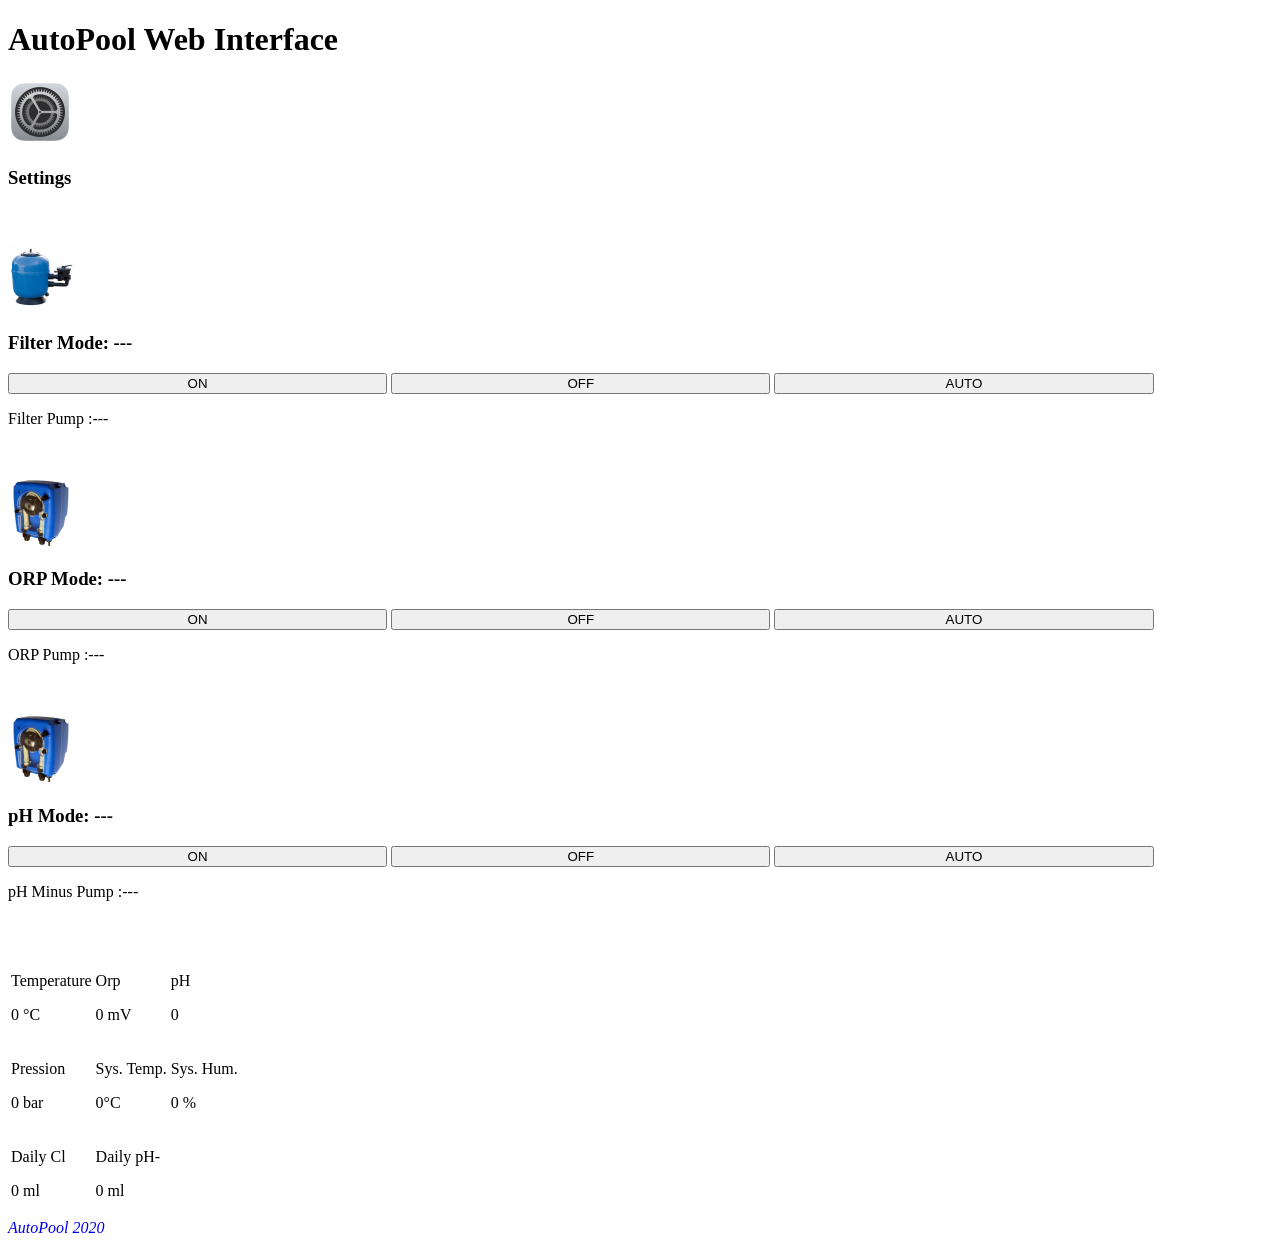
==== data/index.html @ 8bdd697b "Wip new server pages" ====
<!DOCTYPE html>
<html lang="fr">

<head>
    <title>AutoPool</title>
    <meta name="viewport" content="width=device-width, initial-scale=1" charset="UTF-8" />
    <link rel="stylesheet" type="text/css" href="w3.css">
    <link rel="stylesheet" type="text/css" href="leds.css">
    <script type="text/javascript" src="script.js"></script>
</head>

<body class="w3-animate-opacity">

    <div class="w3-card w3-blue w3-padding-small w3-center">
        <h1>AutoPool Web Interface</h1>
    </div>

    <div class="w3-margin w3-center w3-card w3-padding-24">
        <a href="settings.html"><img src="settings.png" alt="Settings"/></a>
        <h3 class="w3-padding">Settings</h3>
        <br><br>
    </div>


    <div class="w3-margin w3-center w3-card w3-padding-24">
        <img src="water_pump.png">
        <h3 class="w3-padding">Filter Mode: <span id="stateFilter">---</span> </h3>
        <button onclick="onFilterButton()" class="w3-button w3-green w3-xlarge w3-ripple w3-wide"
            style="width:30%;">ON</button>
        <button onclick="offFilterButton()" class="w3-button w3-red w3-xlarge w3-ripple w3-wide"
            style="width:30%;">OFF</button>
        <button onclick="autoFilterButton()" class="w3-button w3-blue w3-xlarge w3-ripple w3-wide"
            style="width:30%;">AUTO</button>
        <p> Filter Pump :<span id="PumpFilter" class="w3-red">---</span></p>
        <br><br>
    </div>

    <div class="w3-margin w3-center w3-card w3-padding-24">
        <img src="peri_pump.png">
        <h3 class="w3-padding">ORP Mode: <span id="stateOrp">---</span></h3>
        <button onclick="onOrpButton()" class="w3-button w3-green w3-xlarge w3-ripple w3-wide"
            style="width:30%;">ON</button>
        <button onclick="offOrpButton()" class="w3-button w3-red w3-xlarge w3-ripple w3-wide"
            style="width:30%;">OFF</button>
        <button onclick="autoOrpButton()" class="w3-button w3-blue w3-xlarge w3-ripple w3-wide"
            style="width:30%;">AUTO</button>
        <p> ORP Pump :<span id="PumpOrp" class="w3-red">---</span></p>
        <br><br>
    </div>

    <div class="w3-margin w3-center w3-card w3-padding-24">
        <img src="peri_pump.png">
        <h3 class="w3-padding">pH Mode: <span id="statePh">---</span></h3>
        <button onclick="onPhButton()" class="w3-button w3-green w3-xlarge w3-ripple w3-wide"
            style="width:30%;">ON</button>
        <button onclick="offPhButton()" class="w3-button w3-red w3-xlarge w3-ripple w3-wide"
            style="width:30%;">OFF</button>
        <button onclick="autoPhButton()" class="w3-button w3-blue w3-xlarge w3-ripple w3-wide"
            style="width:30%;">AUTO</button>
        <p> pH Minus Pump :<span id="PumpPh" class="w3-red">---</span></p>
        <br><br>
    </div>

    <!--
    <div class="w3-margin w3-center w3-card w3-padding-24">
        <h3 class="w3-padding">Temperature</h3>
        <p class="w3-xxlarge"><span id="valeurTemperature">0</span>°C</p>
        <h3 class="w3-padding">Orp</h3>
        <p class="w3-xxlarge"><span id="valeurOrp">0</span>mV</p>
        <h3 class="w3-padding">pH</h3>
        <p class="w3-xxlarge"><span id="valeurPh">0</span></p>
        <h3 class="w3-padding">Pression</h3>
        <p class="w3-xxlarge"><span id="valeurPression">0</span>Bar</p>
        <h3 class="w3-padding">Sys. Temp.</h3>
        <p class="w3-xxlarge"><span id="valeurSysTemperature">0</span>°C</p>
        <h3 class="w3-padding">Sys. Hum.</h3>
        <p class="w3-xxlarge"><span id="valeurSysHumidity">0</span>%</p>
        <h3 class="w3-padding">Daily CL</h3>
        <p class="w3-xxlarge"><span id="valeurDailyCl">0</span>ml</p>
        <h3 class="w3-padding">Daily pH-</h3>
        <p class="w3-xxlarge"><span id="valeurDailyPhm">0</span>ml</p>
    </div>
-->

    <table class="w3-card w3-margin w3-center">
        <tr>
            <td>
                <p class="w3-xxlarge w3-center w3-green">Temperature</p>
                <p class="w3-xxlarge w3-center"><span id="valeurTemperature">0</span> °C</p>
            </td>
            <td>
                <p class="w3-xxlarge w3-center w3-green">Orp</p>
                <p class="w3-xxlarge w3-center"><span id="valeurOrp">0</span> mV</p>
            </td>
            <td>
                <p class="w3-xxlarge w3-center w3-green">pH</p>
                <p class="w3-xxlarge w3-center"><span id="valeurPh">0</span></p>
            </td>

        </tr>
        <tr>
            <td>
                <p class="w3-xxlarge w3-center w3-green">Pression</p>
                <p class="w3-xxlarge w3-center"><span id="valeurPression">0</span> bar</p>
            </td>
            <td>
                <p class="w3-xxlarge w3-center w3-green">Sys. Temp.</p>
                <p class="w3-xxlarge w3-center"><span id="valeurSysTemperature">0</span>°C</p>
            </td>
            <td>
                <p class="w3-xxlarge w3-center w3-green">Sys. Hum.</p>
                <p class="w3-xxlarge w3-center"><span id="valeurSysHumidity">0</span> %</p>
            </td>
        </tr>
        <tr>
            <td>
                <p class="w3-xxlarge w3-center w3-green">Daily Cl</p>
                <p class="w3-xxlarge w3-center"><span id="valeurDailyCl">0</span> ml</p>
            </td>
            <td>
                <p class="w3-xxlarge w3-center w3-green">Daily pH-</p>
                <p class="w3-xxlarge w3-center"><span id="valeurDailyPhm">0</span> ml</p>
            </td>
            <td></td>
        </tr>
    </table>
    <div class="w3-padding w3-center">
        <i><a href=https://github.com/rletendu/auto_pool" style="text-decoration: none;">AutoPool 2020</a></i>
    </div>

</body>

</html>
---- data/leds.css ----
.container {
	background-size: cover;
  background: rgb(226,226,226); /* Old browsers */
  background: -moz-linear-gradient(top,  rgba(226,226,226,1) 0%, rgba(219,219,219,1) 50%, rgba(209,209,209,1) 51%, rgba(254,254,254,1) 100%); /* FF3.6+ */
  background: -webkit-gradient(linear, left top, left bottom, color-stop(0%,rgba(226,226,226,1)), color-stop(50%,rgba(219,219,219,1)), color-stop(51%,rgba(209,209,209,1)), color-stop(100%,rgba(254,254,254,1))); /* Chrome,Safari4+ */
  background: -webkit-linear-gradient(top,  rgba(226,226,226,1) 0%,rgba(219,219,219,1) 50%,rgba(209,209,209,1) 51%,rgba(254,254,254,1) 100%); /* Chrome10+,Safari5.1+ */
  background: -o-linear-gradient(top,  rgba(226,226,226,1) 0%,rgba(219,219,219,1) 50%,rgba(209,209,209,1) 51%,rgba(254,254,254,1) 100%); /* Opera 11.10+ */
  background: -ms-linear-gradient(top,  rgba(226,226,226,1) 0%,rgba(219,219,219,1) 50%,rgba(209,209,209,1) 51%,rgba(254,254,254,1) 100%); /* IE10+ */
  background: linear-gradient(to bottom,  rgba(226,226,226,1) 0%,rgba(219,219,219,1) 50%,rgba(209,209,209,1) 51%,rgba(254,254,254,1) 100%); /* W3C */
  filter: progid:DXImageTransform.Microsoft.gradient( startColorstr='#e2e2e2', endColorstr='#fefefe',GradientType=0 ); /* IE6-9 */
  padding: 20px;
}

.led-box {
  height: 30px;
  width: 25%;
  margin: 10px 0;
  float: left;
}

.led-box p {
  font-size: 12px;
  text-align: center;
  margin: 1em;
}

.led-red {
  margin: 0 auto;
  width: 24px;
  height: 24px;
  background-color: #F00;
  border-radius: 50%;
  box-shadow: rgba(0, 0, 0, 0.2) 0 -1px 7px 1px, inset #441313 0 -1px 9px, rgba(255, 0, 0, 0.5) 0 2px 12px;
  -webkit-animation: blinkRed 0.5s infinite;
  -moz-animation: blinkRed 0.5s infinite;
  -ms-animation: blinkRed 0.5s infinite;
  -o-animation: blinkRed 0.5s infinite;
  animation: blinkRed 0.5s infinite;
}

@-webkit-keyframes blinkRed {
    from { background-color: #F00; }
    50% { background-color: #A00; box-shadow: rgba(0, 0, 0, 0.2) 0 -1px 7px 1px, inset #441313 0 -1px 9px, rgba(255, 0, 0, 0.5) 0 2px 0;}
    to { background-color: #F00; }
}
@-moz-keyframes blinkRed {
    from { background-color: #F00; }
    50% { background-color: #A00; box-shadow: rgba(0, 0, 0, 0.2) 0 -1px 7px 1px, inset #441313 0 -1px 9px, rgba(255, 0, 0, 0.5) 0 2px 0;}
    to { background-color: #F00; }
}
@-ms-keyframes blinkRed {
    from { background-color: #F00; }
    50% { background-color: #A00; box-shadow: rgba(0, 0, 0, 0.2) 0 -1px 7px 1px, inset #441313 0 -1px 9px, rgba(255, 0, 0, 0.5) 0 2px 0;}
    to { background-color: #F00; }
}
@-o-keyframes blinkRed {
    from { background-color: #F00; }
    50% { background-color: #A00; box-shadow: rgba(0, 0, 0, 0.2) 0 -1px 7px 1px, inset #441313 0 -1px 9px, rgba(255, 0, 0, 0.5) 0 2px 0;}
    to { background-color: #F00; }
}
@keyframes blinkRed {
    from { background-color: #F00; }
    50% { background-color: #A00; box-shadow: rgba(0, 0, 0, 0.2) 0 -1px 7px 1px, inset #441313 0 -1px 9px, rgba(255, 0, 0, 0.5) 0 2px 0;}
    to { background-color: #F00; }
}

.led-yellow {
  margin: 0 auto;
  width: 24px;
  height: 24px;
  background-color: #FF0;
  border-radius: 50%;
  box-shadow: rgba(0, 0, 0, 0.2) 0 -1px 7px 1px, inset #808002 0 -1px 9px, #FF0 0 2px 12px;
  -webkit-animation: blinkYellow 1s infinite;
  -moz-animation: blinkYellow 1s infinite;
  -ms-animation: blinkYellow 1s infinite;
  -o-animation: blinkYellow 1s infinite;
  animation: blinkYellow 1s infinite;
}

@-webkit-keyframes blinkYellow {
    from { background-color: #FF0; }
    50% { background-color: #AA0; box-shadow: rgba(0, 0, 0, 0.2) 0 -1px 7px 1px, inset #808002 0 -1px 9px, #FF0 0 2px 0; }
    to { background-color: #FF0; }
}
@-moz-keyframes blinkYellow {
    from { background-color: #FF0; }
    50% { background-color: #AA0; box-shadow: rgba(0, 0, 0, 0.2) 0 -1px 7px 1px, inset #808002 0 -1px 9px, #FF0 0 2px 0; }
    to { background-color: #FF0; }
}
@-ms-keyframes blinkYellow {
    from { background-color: #FF0; }
    50% { background-color: #AA0; box-shadow: rgba(0, 0, 0, 0.2) 0 -1px 7px 1px, inset #808002 0 -1px 9px, #FF0 0 2px 0; }
    to { background-color: #FF0; }
}
@-o-keyframes blinkYellow {
    from { background-color: #FF0; }
    50% { background-color: #AA0; box-shadow: rgba(0, 0, 0, 0.2) 0 -1px 7px 1px, inset #808002 0 -1px 9px, #FF0 0 2px 0; }
    to { background-color: #FF0; }
}
@keyframes blinkYellow {
    from { background-color: #FF0; }
    50% { background-color: #AA0; box-shadow: rgba(0, 0, 0, 0.2) 0 -1px 7px 1px, inset #808002 0 -1px 9px, #FF0 0 2px 0; }
    to { background-color: #FF0; }
}

.led-green {
  margin: 0 auto;
  width: 24px;
  height: 24px;
  background-color: #ABFF00;
  border-radius: 50%;
  box-shadow: rgba(0, 0, 0, 0.2) 0 -1px 7px 1px, inset #304701 0 -1px 9px, #89FF00 0 2px 12px;
}

.led-blue {
  margin: 0 auto;
  width: 24px;
  height: 24px;
  background-color: #24E0FF;
  border-radius: 50%;
  box-shadow: rgba(0, 0, 0, 0.2) 0 -1px 7px 1px, inset #006 0 -1px 9px, #3F8CFF 0 2px 14px;
}
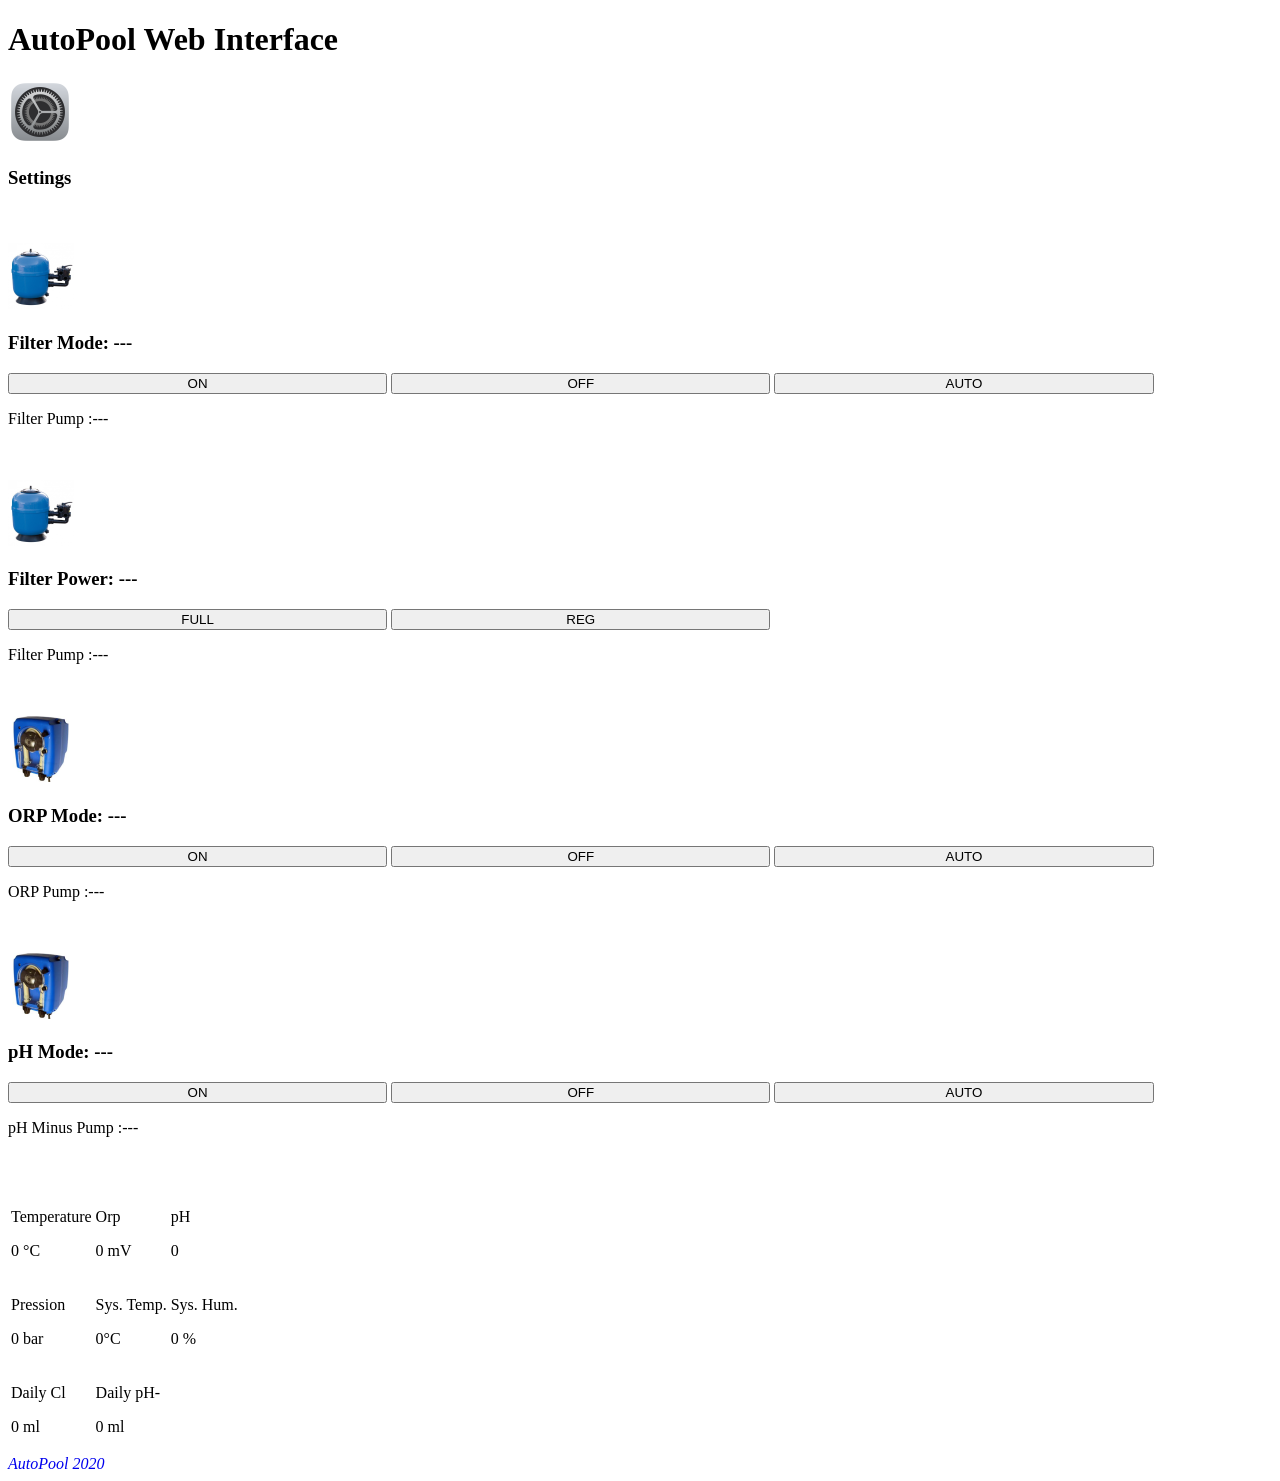
==== commit 78596c09: "Wip pwr filer" ====
--- a/data/index.html
+++ b/data/index.html
@@ -31,6 +31,17 @@
             style="width:30%;">OFF</button>
         <button onclick="autoFilterButton()" class="w3-button w3-blue w3-xlarge w3-ripple w3-wide"
             style="width:30%;">AUTO</button>
+        <p> Filter Pump :<span id="PumpFilter" class="w3-red">---</span></p>
+        <br><br>
+    </div>
+
+    <div class="w3-margin w3-center w3-card w3-padding-24">
+        <img src="water_pump.png">
+        <h3 class="w3-padding">Filter Power: <span id="powerFilter">---</span> </h3>
+        <button onclick="FilterPwrFullButton()" class="w3-button w3-green w3-xlarge w3-ripple w3-wide"
+            style="width:30%;">FULL</button>
+        <button onclick="FilterPwrFullButton()" class="w3-button w3-red w3-xlarge w3-ripple w3-wide"
+            style="width:30%;">REG</button>
         <p> Filter Pump :<span id="PumpFilter" class="w3-red">---</span></p>
         <br><br>
     </div>
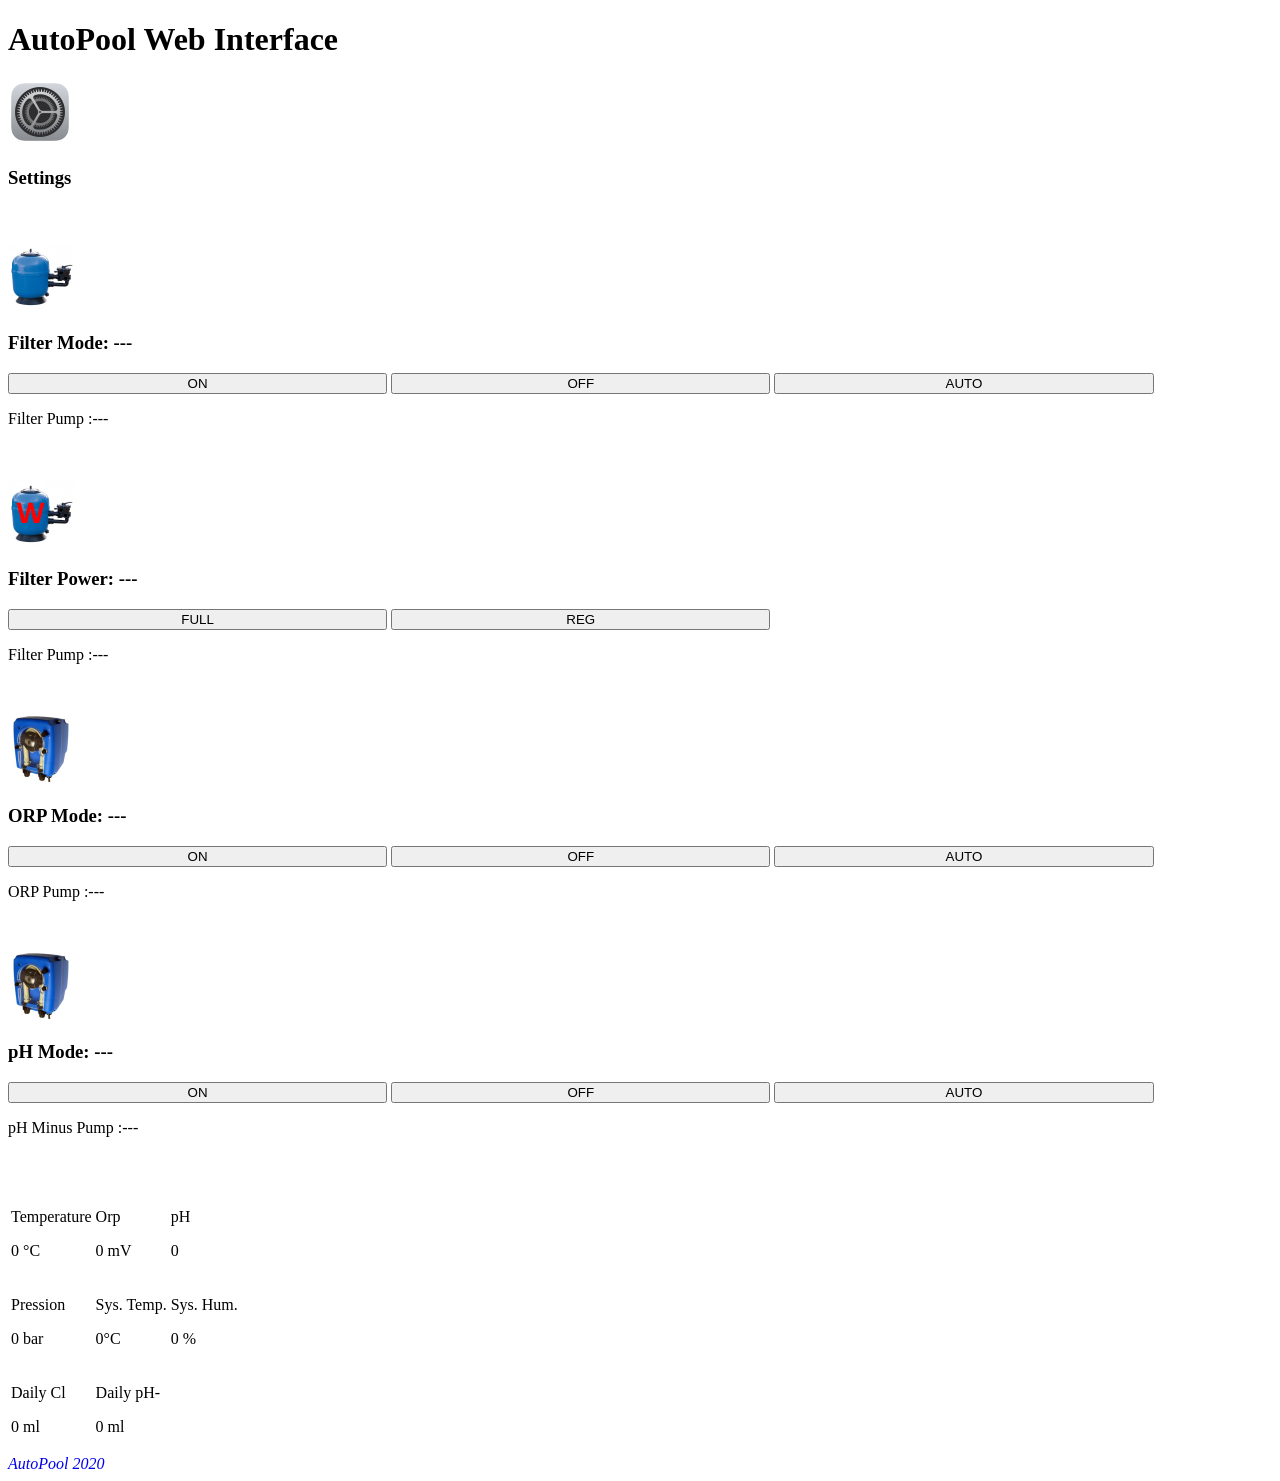
==== commit f6941930: "more filter power preparation" ====
--- a/data/index.html
+++ b/data/index.html
@@ -36,7 +36,7 @@
     </div>
 
     <div class="w3-margin w3-center w3-card w3-padding-24">
-        <img src="water_pump.png">
+        <img src="water_pump_pwr.png">
         <h3 class="w3-padding">Filter Power: <span id="powerFilter">---</span> </h3>
         <button onclick="FilterPwrFullButton()" class="w3-button w3-green w3-xlarge w3-ripple w3-wide"
             style="width:30%;">FULL</button>
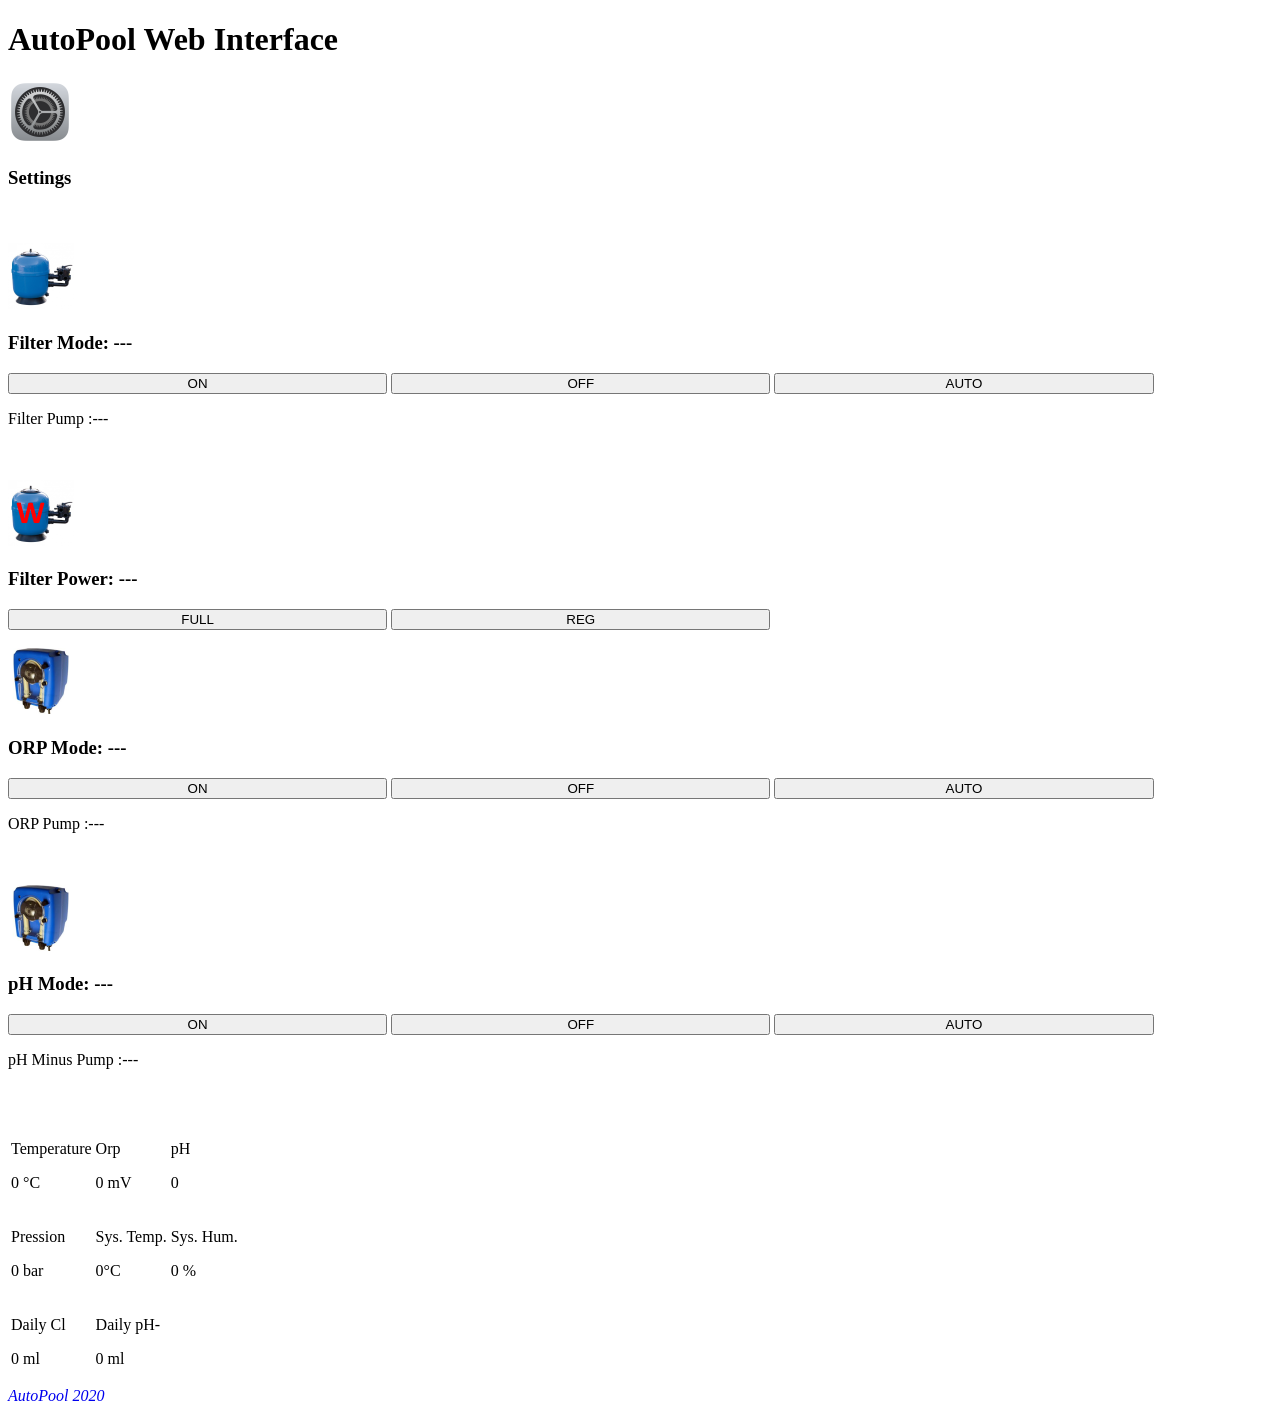
==== commit bffca3c3: "wip" ====
--- a/data/index.html
+++ b/data/index.html
@@ -40,9 +40,8 @@
         <h3 class="w3-padding">Filter Power: <span id="powerFilter">---</span> </h3>
         <button onclick="FilterPwrFullButton()" class="w3-button w3-green w3-xlarge w3-ripple w3-wide"
             style="width:30%;">FULL</button>
-        <button onclick="FilterPwrFullButton()" class="w3-button w3-red w3-xlarge w3-ripple w3-wide"
+        <button onclick="FilterPwrRegButton()" class="w3-button w3-red w3-xlarge w3-ripple w3-wide"
             style="width:30%;">REG</button>
-        <p> Filter Pump :<span id="PumpFilter" class="w3-red">---</span></p>
         <br><br>
     </div>
 
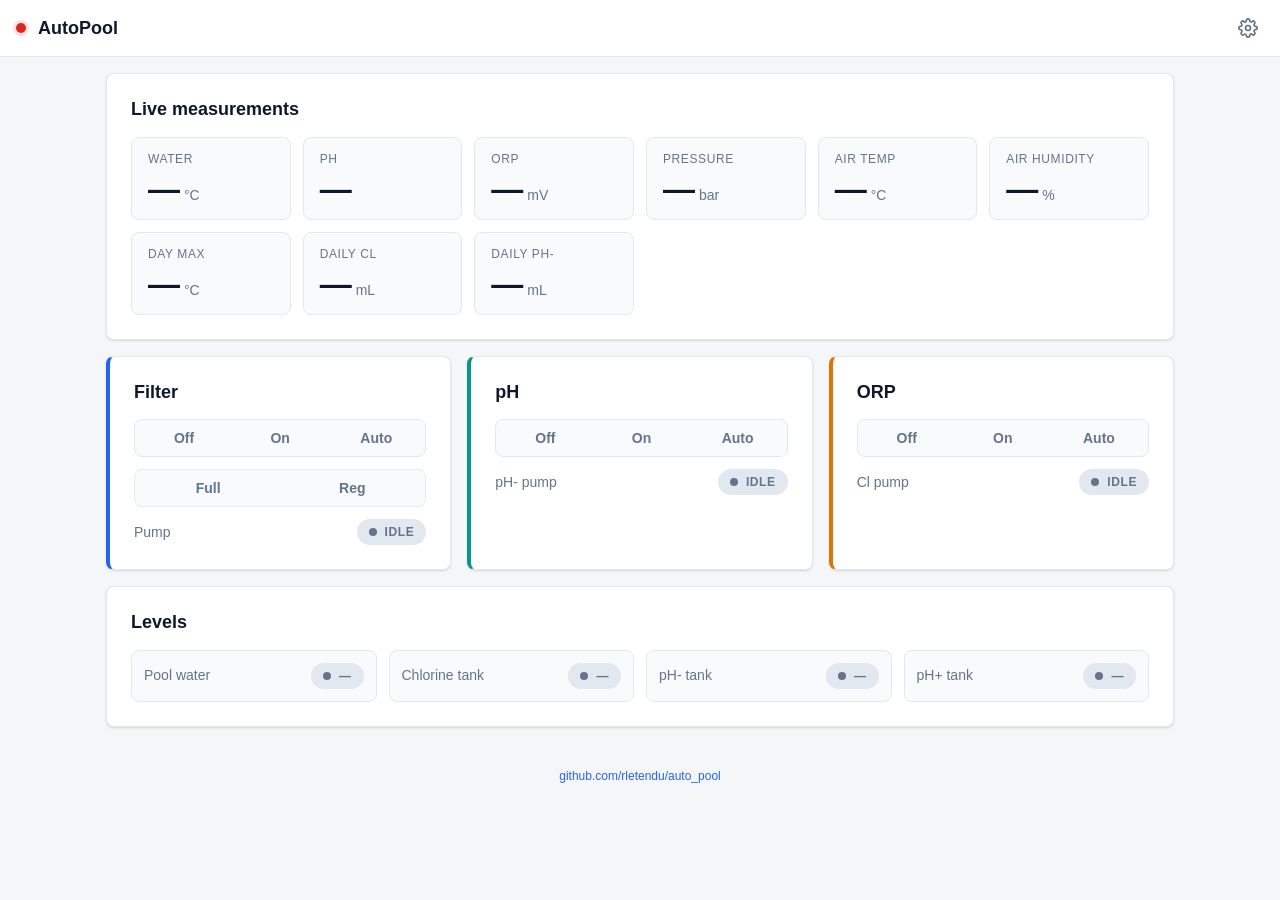
==== commit cbf59343: "Redesign web UI and document firmware vs filesystem flashes Drops W3.CSS for a hand-crafted design s" ====
--- a/data/index.html
+++ b/data/index.html
@@ -1,143 +1,143 @@
 <!DOCTYPE html>
-<html lang="fr">
+<html lang="en">
+<head>
+  <meta charset="UTF-8">
+  <meta name="viewport" content="width=device-width, initial-scale=1">
+  <title>AutoPool</title>
+  <link rel="stylesheet" href="style.css">
+  <script src="app.js" defer></script>
+</head>
+<body>
 
-<head>
-    <title>AutoPool</title>
-    <meta name="viewport" content="width=device-width, initial-scale=1" charset="UTF-8" />
-    <link rel="stylesheet" type="text/css" href="w3.css">
-    <link rel="stylesheet" type="text/css" href="leds.css">
-    <script type="text/javascript" src="script.js"></script>
-</head>
+<header class="app-header">
+  <span class="status-dot" data-status="idle" title="Connection status"></span>
+  <h1>AutoPool</h1>
+  <a class="header-icon" href="settings.html" title="Settings" aria-label="Settings">
+    <svg width="20" height="20" viewBox="0 0 24 24" fill="none" stroke="currentColor" stroke-width="2" stroke-linecap="round" stroke-linejoin="round">
+      <circle cx="12" cy="12" r="3"></circle>
+      <path d="M19.4 15a1.65 1.65 0 0 0 .33 1.82l.06.06a2 2 0 0 1-2.83 2.83l-.06-.06a1.65 1.65 0 0 0-1.82-.33 1.65 1.65 0 0 0-1 1.51V21a2 2 0 0 1-4 0v-.09A1.65 1.65 0 0 0 9 19.4a1.65 1.65 0 0 0-1.82.33l-.06.06a2 2 0 0 1-2.83-2.83l.06-.06a1.65 1.65 0 0 0 .33-1.82 1.65 1.65 0 0 0-1.51-1H3a2 2 0 0 1 0-4h.09A1.65 1.65 0 0 0 4.6 9a1.65 1.65 0 0 0-.33-1.82l-.06-.06a2 2 0 0 1 2.83-2.83l.06.06a1.65 1.65 0 0 0 1.82.33H9a1.65 1.65 0 0 0 1-1.51V3a2 2 0 0 1 4 0v.09a1.65 1.65 0 0 0 1 1.51 1.65 1.65 0 0 0 1.82-.33l.06-.06a2 2 0 0 1 2.83 2.83l-.06.06a1.65 1.65 0 0 0-.33 1.82V9a1.65 1.65 0 0 0 1.51 1H21a2 2 0 0 1 0 4h-.09a1.65 1.65 0 0 0-1.51 1z"></path>
+    </svg>
+  </a>
+</header>
 
-<body class="w3-animate-opacity">
+<main>
 
-    <div class="w3-card w3-blue w3-padding-small w3-center">
-        <h1>AutoPool Web Interface</h1>
+  <section class="card">
+    <div class="card-header"><h2>Live measurements</h2></div>
+    <div class="metric-grid">
+      <div class="metric">
+        <div class="metric__label">Water</div>
+        <div><span class="metric__value" id="m-water">—</span><span class="metric__unit">°C</span></div>
+      </div>
+      <div class="metric">
+        <div class="metric__label">pH</div>
+        <div><span class="metric__value" id="m-ph">—</span></div>
+      </div>
+      <div class="metric">
+        <div class="metric__label">ORP</div>
+        <div><span class="metric__value" id="m-orp">—</span><span class="metric__unit">mV</span></div>
+      </div>
+      <div class="metric">
+        <div class="metric__label">Pressure</div>
+        <div><span class="metric__value" id="m-pressure">—</span><span class="metric__unit">bar</span></div>
+      </div>
+      <div class="metric">
+        <div class="metric__label">Air temp</div>
+        <div><span class="metric__value" id="m-air-temp">—</span><span class="metric__unit">°C</span></div>
+      </div>
+      <div class="metric">
+        <div class="metric__label">Air humidity</div>
+        <div><span class="metric__value" id="m-air-hum">—</span><span class="metric__unit">%</span></div>
+      </div>
+      <div class="metric">
+        <div class="metric__label">Day max</div>
+        <div><span class="metric__value" id="m-day-max">—</span><span class="metric__unit">°C</span></div>
+      </div>
+      <div class="metric">
+        <div class="metric__label">Daily Cl</div>
+        <div><span class="metric__value" id="m-daily-cl">—</span><span class="metric__unit">mL</span></div>
+      </div>
+      <div class="metric">
+        <div class="metric__label">Daily pH-</div>
+        <div><span class="metric__value" id="m-daily-phm">—</span><span class="metric__unit">mL</span></div>
+      </div>
     </div>
+  </section>
 
-    <div class="w3-margin w3-center w3-card w3-padding-24">
-        <a href="settings.html"><img src="settings.png" alt="Settings"/></a>
-        <h3 class="w3-padding">Settings</h3>
-        <br><br>
+  <section class="regulator-grid">
+
+    <article class="card card--accent card--accent-filter">
+      <div class="card-header"><h2>Filter</h2></div>
+      <div class="mode-toggle" id="filter-mode-toggle" role="group" aria-label="Filter mode">
+        <button type="button" data-mode="OFF"  aria-pressed="false">Off</button>
+        <button type="button" data-mode="ON"   aria-pressed="false">On</button>
+        <button type="button" data-mode="AUTO" aria-pressed="false">Auto</button>
+      </div>
+      <div class="mode-toggle mt-3" id="filter-power-toggle" role="group" aria-label="Filter power">
+        <button type="button" data-mode="FULL" aria-pressed="false">Full</button>
+        <button type="button" data-mode="REG"  aria-pressed="false">Reg</button>
+      </div>
+      <div class="regulator__row">
+        <span>Pump</span>
+        <span class="pump-pill" id="filter-pump" data-state="off">Idle</span>
+      </div>
+    </article>
+
+    <article class="card card--accent card--accent-ph">
+      <div class="card-header"><h2>pH</h2></div>
+      <div class="mode-toggle" id="ph-mode-toggle" role="group" aria-label="pH mode">
+        <button type="button" data-mode="OFF"  aria-pressed="false">Off</button>
+        <button type="button" data-mode="ON"   aria-pressed="false">On</button>
+        <button type="button" data-mode="AUTO" aria-pressed="false">Auto</button>
+      </div>
+      <div class="regulator__row">
+        <span>pH- pump</span>
+        <span class="pump-pill" id="ph-pump" data-state="off">Idle</span>
+      </div>
+    </article>
+
+    <article class="card card--accent card--accent-orp">
+      <div class="card-header"><h2>ORP</h2></div>
+      <div class="mode-toggle" id="orp-mode-toggle" role="group" aria-label="ORP mode">
+        <button type="button" data-mode="OFF"  aria-pressed="false">Off</button>
+        <button type="button" data-mode="ON"   aria-pressed="false">On</button>
+        <button type="button" data-mode="AUTO" aria-pressed="false">Auto</button>
+      </div>
+      <div class="regulator__row">
+        <span>Cl pump</span>
+        <span class="pump-pill" id="orp-pump" data-state="off">Idle</span>
+      </div>
+    </article>
+
+  </section>
+
+  <section class="card">
+    <div class="card-header"><h2>Levels</h2></div>
+    <div class="levels">
+      <div class="level" id="lvl-water">
+        <span class="level__label">Pool water</span>
+        <span class="pump-pill" data-state="off">—</span>
+      </div>
+      <div class="level" id="lvl-cl">
+        <span class="level__label">Chlorine tank</span>
+        <span class="pump-pill" data-state="off">—</span>
+      </div>
+      <div class="level" id="lvl-ph-m">
+        <span class="level__label">pH- tank</span>
+        <span class="pump-pill" data-state="off">—</span>
+      </div>
+      <div class="level" id="lvl-ph-p">
+        <span class="level__label">pH+ tank</span>
+        <span class="pump-pill" data-state="off">—</span>
+      </div>
     </div>
+  </section>
 
+</main>
 
-    <div class="w3-margin w3-center w3-card w3-padding-24">
-        <img src="water_pump.png">
-        <h3 class="w3-padding">Filter Mode: <span id="stateFilter">---</span> </h3>
-        <button onclick="onFilterButton()" class="w3-button w3-green w3-xlarge w3-ripple w3-wide"
-            style="width:30%;">ON</button>
-        <button onclick="offFilterButton()" class="w3-button w3-red w3-xlarge w3-ripple w3-wide"
-            style="width:30%;">OFF</button>
-        <button onclick="autoFilterButton()" class="w3-button w3-blue w3-xlarge w3-ripple w3-wide"
-            style="width:30%;">AUTO</button>
-        <p> Filter Pump :<span id="PumpFilter" class="w3-red">---</span></p>
-        <br><br>
-    </div>
-
-    <div class="w3-margin w3-center w3-card w3-padding-24">
-        <img src="water_pump_pwr.png">
-        <h3 class="w3-padding">Filter Power: <span id="powerFilter">---</span> </h3>
-        <button onclick="FilterPwrFullButton()" class="w3-button w3-green w3-xlarge w3-ripple w3-wide"
-            style="width:30%;">FULL</button>
-        <button onclick="FilterPwrRegButton()" class="w3-button w3-red w3-xlarge w3-ripple w3-wide"
-            style="width:30%;">REG</button>
-        <br><br>
-    </div>
-
-    <div class="w3-margin w3-center w3-card w3-padding-24">
-        <img src="peri_pump.png">
-        <h3 class="w3-padding">ORP Mode: <span id="stateOrp">---</span></h3>
-        <button onclick="onOrpButton()" class="w3-button w3-green w3-xlarge w3-ripple w3-wide"
-            style="width:30%;">ON</button>
-        <button onclick="offOrpButton()" class="w3-button w3-red w3-xlarge w3-ripple w3-wide"
-            style="width:30%;">OFF</button>
-        <button onclick="autoOrpButton()" class="w3-button w3-blue w3-xlarge w3-ripple w3-wide"
-            style="width:30%;">AUTO</button>
-        <p> ORP Pump :<span id="PumpOrp" class="w3-red">---</span></p>
-        <br><br>
-    </div>
-
-    <div class="w3-margin w3-center w3-card w3-padding-24">
-        <img src="peri_pump.png">
-        <h3 class="w3-padding">pH Mode: <span id="statePh">---</span></h3>
-        <button onclick="onPhButton()" class="w3-button w3-green w3-xlarge w3-ripple w3-wide"
-            style="width:30%;">ON</button>
-        <button onclick="offPhButton()" class="w3-button w3-red w3-xlarge w3-ripple w3-wide"
-            style="width:30%;">OFF</button>
-        <button onclick="autoPhButton()" class="w3-button w3-blue w3-xlarge w3-ripple w3-wide"
-            style="width:30%;">AUTO</button>
-        <p> pH Minus Pump :<span id="PumpPh" class="w3-red">---</span></p>
-        <br><br>
-    </div>
-
-    <!--
-    <div class="w3-margin w3-center w3-card w3-padding-24">
-        <h3 class="w3-padding">Temperature</h3>
-        <p class="w3-xxlarge"><span id="valeurTemperature">0</span>°C</p>
-        <h3 class="w3-padding">Orp</h3>
-        <p class="w3-xxlarge"><span id="valeurOrp">0</span>mV</p>
-        <h3 class="w3-padding">pH</h3>
-        <p class="w3-xxlarge"><span id="valeurPh">0</span></p>
-        <h3 class="w3-padding">Pression</h3>
-        <p class="w3-xxlarge"><span id="valeurPression">0</span>Bar</p>
-        <h3 class="w3-padding">Sys. Temp.</h3>
-        <p class="w3-xxlarge"><span id="valeurSysTemperature">0</span>°C</p>
-        <h3 class="w3-padding">Sys. Hum.</h3>
-        <p class="w3-xxlarge"><span id="valeurSysHumidity">0</span>%</p>
-        <h3 class="w3-padding">Daily CL</h3>
-        <p class="w3-xxlarge"><span id="valeurDailyCl">0</span>ml</p>
-        <h3 class="w3-padding">Daily pH-</h3>
-        <p class="w3-xxlarge"><span id="valeurDailyPhm">0</span>ml</p>
-    </div>
--->
-
-    <table class="w3-card w3-margin w3-center">
-        <tr>
-            <td>
-                <p class="w3-xxlarge w3-center w3-green">Temperature</p>
-                <p class="w3-xxlarge w3-center"><span id="valeurTemperature">0</span> °C</p>
-            </td>
-            <td>
-                <p class="w3-xxlarge w3-center w3-green">Orp</p>
-                <p class="w3-xxlarge w3-center"><span id="valeurOrp">0</span> mV</p>
-            </td>
-            <td>
-                <p class="w3-xxlarge w3-center w3-green">pH</p>
-                <p class="w3-xxlarge w3-center"><span id="valeurPh">0</span></p>
-            </td>
-
-        </tr>
-        <tr>
-            <td>
-                <p class="w3-xxlarge w3-center w3-green">Pression</p>
-                <p class="w3-xxlarge w3-center"><span id="valeurPression">0</span> bar</p>
-            </td>
-            <td>
-                <p class="w3-xxlarge w3-center w3-green">Sys. Temp.</p>
-                <p class="w3-xxlarge w3-center"><span id="valeurSysTemperature">0</span>°C</p>
-            </td>
-            <td>
-                <p class="w3-xxlarge w3-center w3-green">Sys. Hum.</p>
-                <p class="w3-xxlarge w3-center"><span id="valeurSysHumidity">0</span> %</p>
-            </td>
-        </tr>
-        <tr>
-            <td>
-                <p class="w3-xxlarge w3-center w3-green">Daily Cl</p>
-                <p class="w3-xxlarge w3-center"><span id="valeurDailyCl">0</span> ml</p>
-            </td>
-            <td>
-                <p class="w3-xxlarge w3-center w3-green">Daily pH-</p>
-                <p class="w3-xxlarge w3-center"><span id="valeurDailyPhm">0</span> ml</p>
-            </td>
-            <td></td>
-        </tr>
-    </table>
-    <div class="w3-padding w3-center">
-        <i><a href=https://github.com/rletendu/auto_pool" style="text-decoration: none;">AutoPool 2020</a></i>
-    </div>
+<footer>
+  <a href="https://github.com/rletendu/auto_pool">github.com/rletendu/auto_pool</a>
+</footer>
 
 </body>
-
-</html>+</html>
--- a/data/style.css
+++ b/data/style.css
@@ -0,0 +1,633 @@
+/* AutoPool — design system */
+
+:root {
+  --bg: #f4f6f8;
+  --surface: #ffffff;
+  --surface-2: #f8fafc;
+  --border: #e2e8f0;
+  --shadow: 0 1px 2px rgba(15, 23, 42, .06), 0 1px 3px rgba(15, 23, 42, .08);
+  --shadow-lg: 0 4px 12px rgba(15, 23, 42, .08);
+
+  --text: #0f172a;
+  --text-muted: #64748b;
+  --text-faint: #94a3b8;
+
+  --ok: #16a34a;
+  --ok-bg: #dcfce7;
+  --warn: #d97706;
+  --warn-bg: #fef3c7;
+  --err: #dc2626;
+  --err-bg: #fee2e2;
+  --idle: #64748b;
+  --idle-bg: #e2e8f0;
+
+  --accent-filter: #2563eb;
+  --accent-filter-bg: #dbeafe;
+  --accent-ph: #0d9488;
+  --accent-ph-bg: #ccfbf1;
+  --accent-orp: #d97706;
+  --accent-orp-bg: #fef3c7;
+
+  --s-1: 0.25rem;
+  --s-2: 0.5rem;
+  --s-3: 0.75rem;
+  --s-4: 1rem;
+  --s-5: 1.5rem;
+  --s-6: 2rem;
+
+  --fs-xs: 0.75rem;
+  --fs-sm: 0.875rem;
+  --fs-md: 1rem;
+  --fs-lg: 1.125rem;
+  --fs-xl: 1.5rem;
+  --fs-2xl: 2rem;
+  --fs-3xl: 2.5rem;
+
+  --r-1: 0.25rem;
+  --r-2: 0.5rem;
+  --r-pill: 999px;
+
+  --ff-sans: -apple-system, BlinkMacSystemFont, "Segoe UI", Roboto, "Helvetica Neue", Arial, sans-serif;
+  --ff-mono: ui-monospace, SFMono-Regular, "SF Mono", Menlo, Consolas, monospace;
+}
+
+@media (prefers-color-scheme: dark) {
+  :root {
+    --bg: #0f172a;
+    --surface: #1e293b;
+    --surface-2: #0f172a;
+    --border: #334155;
+    --shadow: 0 1px 2px rgba(0, 0, 0, .3), 0 1px 3px rgba(0, 0, 0, .3);
+    --shadow-lg: 0 4px 12px rgba(0, 0, 0, .4);
+    --text: #f1f5f9;
+    --text-muted: #94a3b8;
+    --text-faint: #64748b;
+    --ok-bg: rgba(22, 163, 74, .15);
+    --warn-bg: rgba(217, 119, 6, .15);
+    --err-bg: rgba(220, 38, 38, .15);
+    --idle-bg: #334155;
+    --accent-filter-bg: rgba(37, 99, 235, .15);
+    --accent-ph-bg: rgba(13, 148, 136, .15);
+    --accent-orp-bg: rgba(217, 119, 6, .15);
+  }
+}
+
+* { box-sizing: border-box; }
+
+html, body {
+  margin: 0;
+  padding: 0;
+  background: var(--bg);
+  color: var(--text);
+  font-family: var(--ff-sans);
+  font-size: var(--fs-md);
+  line-height: 1.5;
+  -webkit-font-smoothing: antialiased;
+}
+
+a { color: var(--accent-filter); text-decoration: none; }
+a:hover { text-decoration: underline; }
+
+h1, h2, h3 { margin: 0 0 var(--s-3); font-weight: 600; line-height: 1.25; }
+h1 { font-size: var(--fs-xl); }
+h2 { font-size: var(--fs-lg); }
+h3 { font-size: var(--fs-md); }
+
+p { margin: 0 0 var(--s-3); }
+
+/* ---------- Layout ---------- */
+
+.app-header {
+  position: sticky;
+  top: 0;
+  z-index: 10;
+  background: var(--surface);
+  border-bottom: 1px solid var(--border);
+  padding: var(--s-3) var(--s-4);
+  display: flex;
+  align-items: center;
+  gap: var(--s-3);
+}
+.app-header h1 {
+  margin: 0;
+  font-size: var(--fs-lg);
+  flex: 1;
+}
+.app-header .header-icon {
+  display: inline-flex;
+  align-items: center;
+  justify-content: center;
+  width: 2rem;
+  height: 2rem;
+  border-radius: var(--r-1);
+  color: var(--text-muted);
+}
+.app-header .header-icon:hover {
+  background: var(--surface-2);
+  color: var(--text);
+  text-decoration: none;
+}
+
+.status-dot {
+  width: 0.625rem;
+  height: 0.625rem;
+  border-radius: 50%;
+  background: var(--idle);
+  transition: background .2s;
+  flex-shrink: 0;
+}
+.status-dot[data-status="ok"]   { background: var(--ok); box-shadow: 0 0 0 3px var(--ok-bg); }
+.status-dot[data-status="warn"] { background: var(--warn); box-shadow: 0 0 0 3px var(--warn-bg); }
+.status-dot[data-status="err"]  { background: var(--err); box-shadow: 0 0 0 3px var(--err-bg); }
+
+main {
+  max-width: 1100px;
+  margin: 0 auto;
+  padding: var(--s-4);
+  display: flex;
+  flex-direction: column;
+  gap: var(--s-4);
+}
+
+footer {
+  text-align: center;
+  padding: var(--s-5) var(--s-4);
+  color: var(--text-faint);
+  font-size: var(--fs-xs);
+}
+
+/* ---------- Cards ---------- */
+
+.card {
+  background: var(--surface);
+  border: 1px solid var(--border);
+  border-radius: var(--r-2);
+  box-shadow: var(--shadow);
+  padding: var(--s-5);
+}
+.card--accent {
+  border-left: 4px solid var(--idle);
+}
+.card--accent-filter { border-left-color: var(--accent-filter); }
+.card--accent-ph     { border-left-color: var(--accent-ph); }
+.card--accent-orp    { border-left-color: var(--accent-orp); }
+
+.card-header {
+  display: flex;
+  align-items: center;
+  gap: var(--s-3);
+  margin-bottom: var(--s-4);
+}
+.card-header h2 { margin: 0; flex: 1; }
+
+/* ---------- Metric grid ---------- */
+
+.metric-grid {
+  display: grid;
+  grid-template-columns: repeat(auto-fit, minmax(150px, 1fr));
+  gap: var(--s-3);
+}
+.metric {
+  background: var(--surface-2);
+  border-radius: var(--r-2);
+  padding: var(--s-3) var(--s-4);
+  border: 1px solid var(--border);
+}
+.metric__label {
+  font-size: var(--fs-xs);
+  text-transform: uppercase;
+  letter-spacing: 0.05em;
+  color: var(--text-muted);
+  margin-bottom: var(--s-1);
+}
+.metric__value {
+  font-size: var(--fs-2xl);
+  font-weight: 600;
+  font-variant-numeric: tabular-nums;
+  line-height: 1.1;
+}
+.metric__unit {
+  font-size: var(--fs-sm);
+  color: var(--text-muted);
+  margin-left: var(--s-1);
+  font-weight: 400;
+}
+
+/* ---------- Regulator cards ---------- */
+
+.regulator-grid {
+  display: grid;
+  grid-template-columns: 1fr;
+  gap: var(--s-4);
+}
+@media (min-width: 800px) {
+  .regulator-grid { grid-template-columns: repeat(3, 1fr); }
+}
+
+.regulator__row {
+  display: flex;
+  align-items: center;
+  justify-content: space-between;
+  gap: var(--s-3);
+  margin-top: var(--s-3);
+  font-size: var(--fs-sm);
+  color: var(--text-muted);
+}
+.regulator__row strong { color: var(--text); font-weight: 600; }
+
+/* ---------- Mode toggle (segmented control) ---------- */
+
+.mode-toggle {
+  display: flex;
+  background: var(--surface-2);
+  border: 1px solid var(--border);
+  border-radius: var(--r-2);
+  padding: 2px;
+  gap: 2px;
+}
+.mode-toggle button {
+  flex: 1;
+  padding: var(--s-2) var(--s-3);
+  border: 0;
+  background: transparent;
+  color: var(--text-muted);
+  font-size: var(--fs-sm);
+  font-weight: 600;
+  border-radius: calc(var(--r-2) - 2px);
+  cursor: pointer;
+  transition: background .15s, color .15s;
+  font-family: inherit;
+}
+.mode-toggle button:hover { color: var(--text); }
+.mode-toggle button[aria-pressed="true"] {
+  background: var(--surface);
+  color: var(--text);
+  box-shadow: var(--shadow);
+}
+.card--accent-filter .mode-toggle button[aria-pressed="true"] { color: var(--accent-filter); }
+.card--accent-ph     .mode-toggle button[aria-pressed="true"] { color: var(--accent-ph); }
+.card--accent-orp    .mode-toggle button[aria-pressed="true"] { color: var(--accent-orp); }
+
+/* ---------- Pump pill ---------- */
+
+.pump-pill {
+  display: inline-flex;
+  align-items: center;
+  gap: var(--s-2);
+  padding: var(--s-1) var(--s-3);
+  border-radius: var(--r-pill);
+  font-size: var(--fs-xs);
+  font-weight: 600;
+  text-transform: uppercase;
+  letter-spacing: 0.05em;
+  background: var(--idle-bg);
+  color: var(--idle);
+}
+.pump-pill::before {
+  content: "";
+  width: 0.5rem;
+  height: 0.5rem;
+  border-radius: 50%;
+  background: currentColor;
+}
+.pump-pill[data-state="on"]  { background: var(--ok-bg); color: var(--ok); }
+.pump-pill[data-state="off"] { background: var(--idle-bg); color: var(--idle); }
+.pump-pill[data-state="warn"]{ background: var(--warn-bg); color: var(--warn); }
+
+/* ---------- Levels strip ---------- */
+
+.levels {
+  display: grid;
+  grid-template-columns: repeat(auto-fit, minmax(140px, 1fr));
+  gap: var(--s-3);
+}
+.level {
+  display: flex;
+  align-items: center;
+  justify-content: space-between;
+  padding: var(--s-3);
+  background: var(--surface-2);
+  border: 1px solid var(--border);
+  border-radius: var(--r-2);
+}
+.level__label { font-size: var(--fs-sm); color: var(--text-muted); }
+
+/* ---------- Buttons ---------- */
+
+.btn {
+  display: inline-flex;
+  align-items: center;
+  justify-content: center;
+  gap: var(--s-2);
+  padding: var(--s-2) var(--s-4);
+  border: 1px solid var(--border);
+  background: var(--surface);
+  color: var(--text);
+  border-radius: var(--r-2);
+  font-size: var(--fs-sm);
+  font-weight: 600;
+  font-family: inherit;
+  cursor: pointer;
+  transition: background .15s, border-color .15s, transform .05s;
+}
+.btn:hover { background: var(--surface-2); }
+.btn:active { transform: translateY(1px); }
+.btn:disabled { opacity: 0.5; cursor: not-allowed; }
+.btn--primary {
+  background: var(--accent-filter);
+  border-color: var(--accent-filter);
+  color: white;
+}
+.btn--primary:hover { background: #1d4ed8; }
+.btn--danger {
+  background: var(--err);
+  border-color: var(--err);
+  color: white;
+}
+.btn--danger:hover { background: #b91c1c; }
+.btn--ghost {
+  background: transparent;
+  border-color: transparent;
+  color: var(--text-muted);
+}
+.btn--ghost:hover { background: var(--surface-2); color: var(--text); }
+.btn--lg { font-size: var(--fs-md); padding: var(--s-3) var(--s-5); }
+
+.btn-row {
+  display: flex;
+  flex-wrap: wrap;
+  gap: var(--s-3);
+}
+
+/* ---------- Forms ---------- */
+
+fieldset.fieldset {
+  border: 1px solid var(--border);
+  border-radius: var(--r-2);
+  background: var(--surface);
+  box-shadow: var(--shadow);
+  padding: var(--s-5);
+  margin: 0 0 var(--s-4);
+}
+fieldset.fieldset > legend {
+  padding: 0 var(--s-2);
+  font-size: var(--fs-md);
+  font-weight: 600;
+  color: var(--text);
+}
+
+.field-grid {
+  display: grid;
+  grid-template-columns: repeat(auto-fit, minmax(180px, 1fr));
+  gap: var(--s-4);
+}
+
+.field {
+  display: flex;
+  flex-direction: column;
+  gap: var(--s-1);
+}
+.field__label {
+  font-size: var(--fs-sm);
+  color: var(--text-muted);
+  font-weight: 500;
+}
+.field__input,
+input[type="text"], input[type="number"], input[type="password"] {
+  font: inherit;
+  padding: var(--s-2) var(--s-3);
+  border: 1px solid var(--border);
+  border-radius: var(--r-2);
+  background: var(--surface);
+  color: var(--text);
+  transition: border-color .15s, box-shadow .15s;
+}
+.field__input:focus,
+input[type="text"]:focus, input[type="number"]:focus, input[type="password"]:focus {
+  outline: none;
+  border-color: var(--accent-filter);
+  box-shadow: 0 0 0 3px var(--accent-filter-bg);
+}
+.field__hint {
+  font-size: var(--fs-xs);
+  color: var(--text-faint);
+}
+.field__suffix {
+  display: inline-block;
+  margin-left: var(--s-2);
+  color: var(--text-muted);
+  font-size: var(--fs-sm);
+}
+
+.field--inline {
+  flex-direction: row;
+  align-items: center;
+  gap: var(--s-3);
+}
+.field--inline .field__label { flex: 1; }
+
+/* checkbox switch */
+.switch {
+  position: relative;
+  display: inline-block;
+  width: 2.5rem;
+  height: 1.5rem;
+  flex-shrink: 0;
+}
+.switch input { opacity: 0; width: 0; height: 0; }
+.switch__slider {
+  position: absolute;
+  inset: 0;
+  background: var(--idle-bg);
+  border-radius: var(--r-pill);
+  transition: background .15s;
+  cursor: pointer;
+}
+.switch__slider::before {
+  content: "";
+  position: absolute;
+  top: 2px;
+  left: 2px;
+  width: 1.25rem;
+  height: 1.25rem;
+  background: var(--surface);
+  border-radius: 50%;
+  transition: transform .15s;
+  box-shadow: var(--shadow);
+}
+.switch input:checked + .switch__slider { background: var(--accent-filter); }
+.switch input:checked + .switch__slider::before { transform: translateX(1rem); }
+
+/* radio group inline */
+.radio-group {
+  display: flex;
+  gap: var(--s-4);
+  flex-wrap: wrap;
+}
+.radio-group label {
+  display: flex;
+  align-items: center;
+  gap: var(--s-2);
+  cursor: pointer;
+}
+
+/* ---------- Timer grid ---------- */
+
+.timer-axis {
+  display: grid;
+  grid-template-columns: repeat(24, 1fr);
+  gap: 2px;
+  font-size: var(--fs-xs);
+  color: var(--text-faint);
+  margin-bottom: var(--s-1);
+  text-align: center;
+}
+.timer-axis span { line-height: 1; }
+.timer-axis span:not([data-major]) { visibility: hidden; }
+.timer-grid {
+  display: grid;
+  grid-template-columns: repeat(24, 1fr);
+  gap: 2px;
+}
+.timer-grid input[type="checkbox"] {
+  appearance: none;
+  -webkit-appearance: none;
+  margin: 0;
+  aspect-ratio: 1;
+  background: var(--surface-2);
+  border: 1px solid var(--border);
+  border-radius: var(--r-1);
+  cursor: pointer;
+  transition: background .15s, border-color .15s;
+}
+.timer-grid input[type="checkbox"]:hover { border-color: var(--accent-filter); }
+.timer-grid input[type="checkbox"]:checked {
+  background: var(--accent-filter);
+  border-color: var(--accent-filter);
+}
+.timer-grid input[type="checkbox"]:nth-child(6n) { margin-right: var(--s-2); }
+
+/* compact temp timer table */
+.temp-timer-table {
+  display: grid;
+  grid-template-columns: auto 1fr;
+  gap: var(--s-2);
+  align-items: center;
+  font-size: var(--fs-sm);
+}
+.temp-timer-table .temp-label {
+  color: var(--text-muted);
+  font-weight: 600;
+  font-variant-numeric: tabular-nums;
+}
+.temp-timer-table .timer-grid {
+  margin-bottom: 0;
+}
+
+/* ---------- Section nav ---------- */
+
+.section-nav {
+  position: sticky;
+  top: 3.25rem;
+  z-index: 5;
+  background: var(--bg);
+  border-bottom: 1px solid var(--border);
+  padding: var(--s-2) var(--s-4);
+  margin: 0 calc(-1 * var(--s-4));
+  overflow-x: auto;
+  white-space: nowrap;
+}
+.section-nav a {
+  display: inline-block;
+  padding: var(--s-1) var(--s-3);
+  margin-right: var(--s-2);
+  color: var(--text-muted);
+  font-size: var(--fs-sm);
+  font-weight: 500;
+  border-radius: var(--r-1);
+}
+.section-nav a:hover {
+  background: var(--surface-2);
+  color: var(--text);
+  text-decoration: none;
+}
+
+/* ---------- Toast ---------- */
+
+.toast-stack {
+  position: fixed;
+  bottom: var(--s-4);
+  right: var(--s-4);
+  display: flex;
+  flex-direction: column;
+  gap: var(--s-2);
+  z-index: 100;
+  pointer-events: none;
+}
+.toast {
+  background: var(--surface);
+  border: 1px solid var(--border);
+  border-left: 4px solid var(--idle);
+  border-radius: var(--r-2);
+  padding: var(--s-3) var(--s-4);
+  box-shadow: var(--shadow-lg);
+  font-size: var(--fs-sm);
+  min-width: 200px;
+  max-width: 360px;
+  pointer-events: auto;
+  animation: toast-in .2s ease-out;
+}
+.toast--ok  { border-left-color: var(--ok); }
+.toast--err { border-left-color: var(--err); }
+.toast--warn { border-left-color: var(--warn); }
+.toast.toast--leaving { animation: toast-out .2s ease-in forwards; }
+
+@keyframes toast-in {
+  from { transform: translateX(20px); opacity: 0; }
+  to   { transform: translateX(0); opacity: 1; }
+}
+@keyframes toast-out {
+  to { transform: translateX(20px); opacity: 0; }
+}
+
+/* ---------- Progress bar ---------- */
+
+.progress {
+  width: 100%;
+  height: 0.5rem;
+  background: var(--surface-2);
+  border: 1px solid var(--border);
+  border-radius: var(--r-pill);
+  overflow: hidden;
+}
+.progress__bar {
+  height: 100%;
+  width: 0;
+  background: var(--accent-filter);
+  transition: width .2s;
+}
+
+/* ---------- Utility ---------- */
+
+.muted { color: var(--text-muted); }
+.text-sm { font-size: var(--fs-sm); }
+.flex { display: flex; }
+.gap-2 { gap: var(--s-2); }
+.gap-3 { gap: var(--s-3); }
+.items-center { align-items: center; }
+.justify-between { justify-content: space-between; }
+.mt-3 { margin-top: var(--s-3); }
+.mt-4 { margin-top: var(--s-4); }
+
+/* ---------- Mobile tweaks ---------- */
+
+@media (max-width: 600px) {
+  .app-header h1 { font-size: var(--fs-md); }
+  .card { padding: var(--s-4); }
+  fieldset.fieldset { padding: var(--s-4); }
+  .metric__value { font-size: var(--fs-xl); }
+  .timer-axis, .timer-grid { font-size: 0.625rem; }
+  .timer-grid input[type="checkbox"]:nth-child(6n) { margin-right: 0; }
+  .toast-stack { left: var(--s-4); right: var(--s-4); }
+  .toast { max-width: none; }
+}
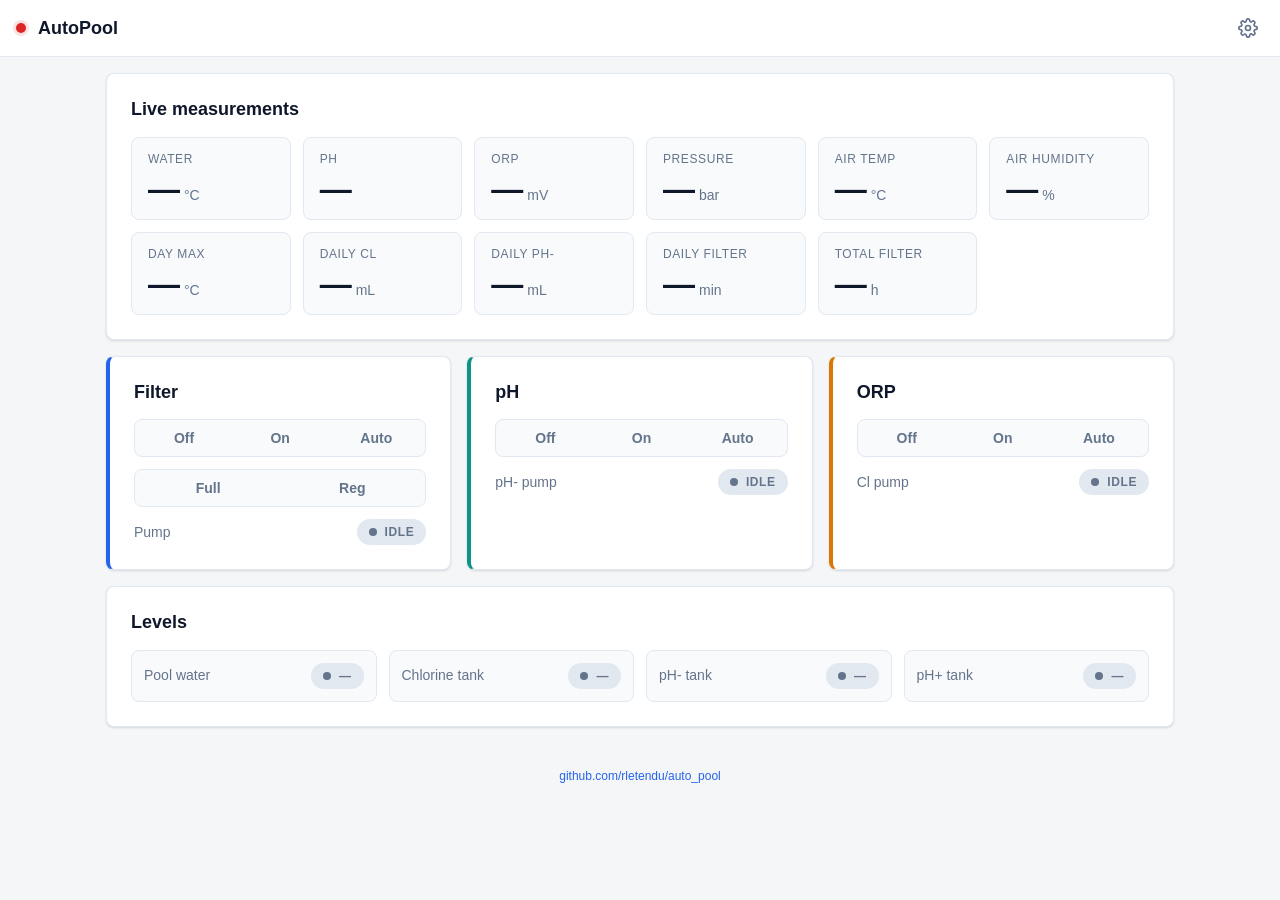
==== commit 5d8d2c48: "Track daily and total filter pump runtime Per-minute accumulation in time_update() when filter pump " ====
--- a/data/index.html
+++ b/data/index.html
@@ -60,6 +60,14 @@
       <div class="metric">
         <div class="metric__label">Daily pH-</div>
         <div><span class="metric__value" id="m-daily-phm">—</span><span class="metric__unit">mL</span></div>
+      </div>
+      <div class="metric">
+        <div class="metric__label">Daily filter</div>
+        <div><span class="metric__value" id="m-daily-filter">—</span><span class="metric__unit">min</span></div>
+      </div>
+      <div class="metric">
+        <div class="metric__label">Total filter</div>
+        <div><span class="metric__value" id="m-total-filter">—</span><span class="metric__unit">h</span></div>
       </div>
     </div>
   </section>
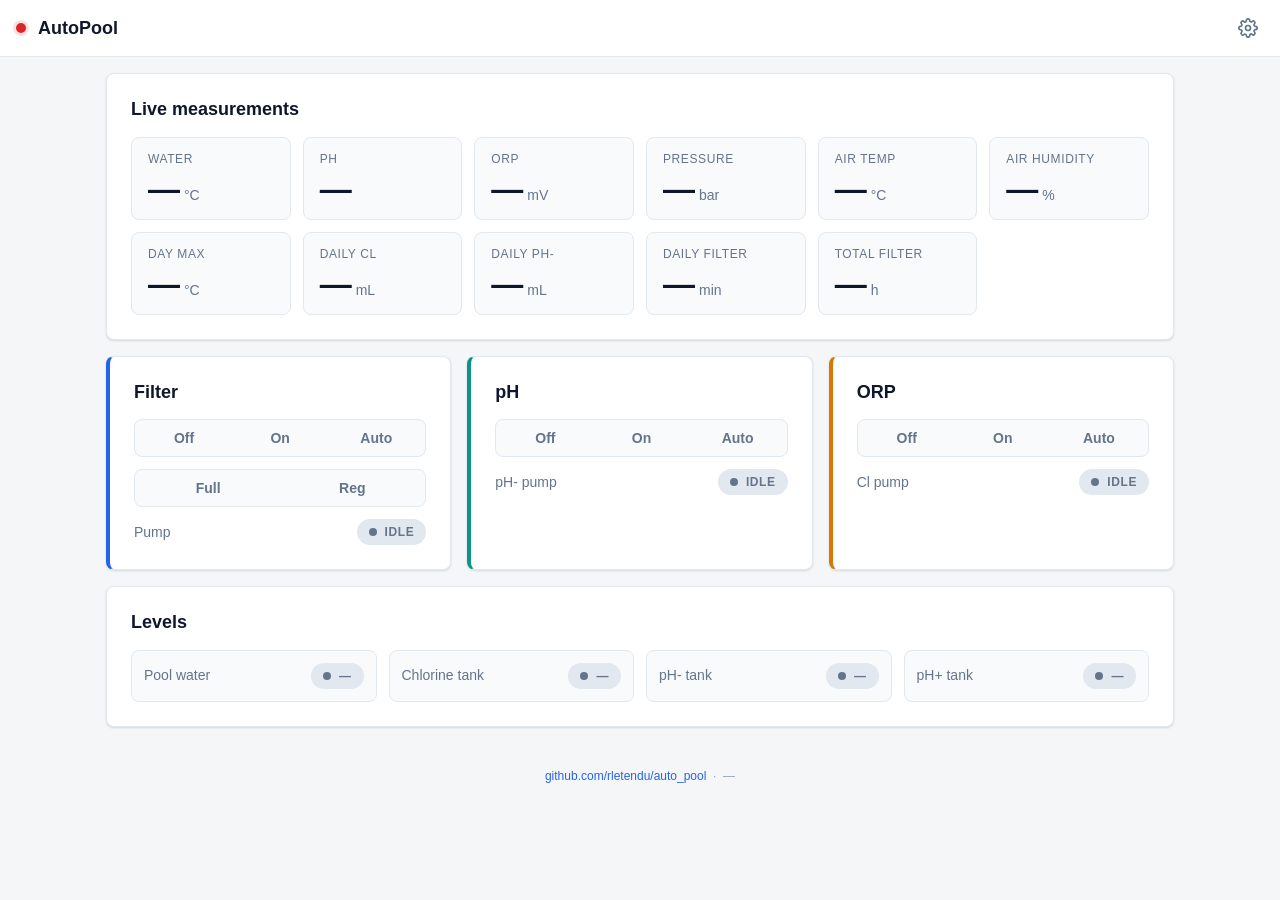
==== commit bb6cd41c: "Bump version to 2.0 and expose firmware version in web UI Add /getinfo endpoint returning ver + buil" ====
--- a/data/index.html
+++ b/data/index.html
@@ -145,6 +145,8 @@
 
 <footer>
   <a href="https://github.com/rletendu/auto_pool">github.com/rletendu/auto_pool</a>
+  &nbsp;·&nbsp;
+  <span id="fw-version">—</span>
 </footer>
 
 </body>
--- a/data/style.css
+++ b/data/style.css
@@ -510,7 +510,7 @@
 /* compact temp timer table */
 .temp-timer-table {
   display: grid;
-  grid-template-columns: auto 1fr;
+  grid-template-columns: auto 1fr auto;
   gap: var(--s-2);
   align-items: center;
   font-size: var(--fs-sm);
@@ -522,6 +522,31 @@
 }
 .temp-timer-table .timer-grid {
   margin-bottom: 0;
+}
+.temp-hour-count {
+  color: var(--text-faint);
+  font-size: var(--fs-xs);
+  font-variant-numeric: tabular-nums;
+  text-align: right;
+  min-width: 2rem;
+  align-self: center;
+}
+.temp-label.current-temp-row {
+  color: var(--warn);
+  border-left: 3px solid var(--warn);
+  padding-left: var(--s-1);
+}
+.temp-timer-table .timer-grid.current-temp-row {
+  background: var(--warn-bg);
+  border-radius: var(--r-1);
+  padding: 2px;
+}
+.timer-grid input.current-hour {
+  outline: 2px solid var(--warn);
+  outline-offset: 1px;
+}
+.timer-grid input.current-hour:not(:checked) {
+  background: var(--warn-bg);
 }
 
 /* ---------- Section nav ---------- */
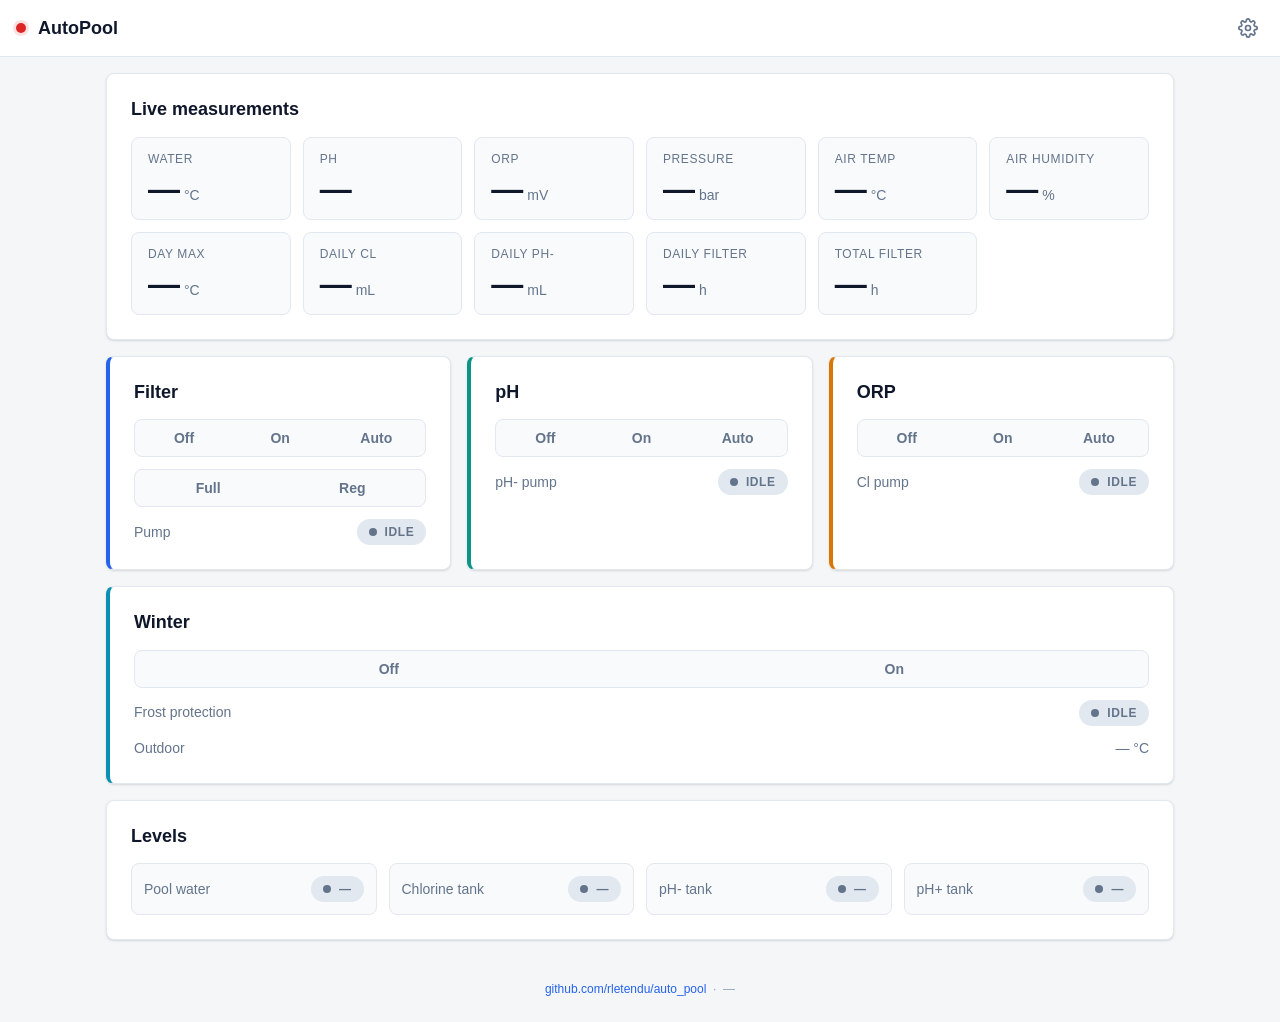
==== commit 4eac013b: "Add winter mode with frost protection; bump to 3.0 Winter mode (toggled from HA, the web UI or MQTT " ====
--- a/data/index.html
+++ b/data/index.html
@@ -63,7 +63,7 @@
       </div>
       <div class="metric">
         <div class="metric__label">Daily filter</div>
-        <div><span class="metric__value" id="m-daily-filter">—</span><span class="metric__unit">min</span></div>
+        <div><span class="metric__value" id="m-daily-filter">—</span><span class="metric__unit">h</span></div>
       </div>
       <div class="metric">
         <div class="metric__label">Total filter</div>
@@ -91,8 +91,8 @@
       </div>
     </article>
 
-    <article class="card card--accent card--accent-ph">
-      <div class="card-header"><h2>pH</h2></div>
+    <article class="card card--accent card--accent-ph" id="ph-card">
+      <div class="card-header"><h2>pH</h2><span class="card__note" data-winter-note hidden>Winter</span></div>
       <div class="mode-toggle" id="ph-mode-toggle" role="group" aria-label="pH mode">
         <button type="button" data-mode="OFF"  aria-pressed="false">Off</button>
         <button type="button" data-mode="ON"   aria-pressed="false">On</button>
@@ -104,8 +104,8 @@
       </div>
     </article>
 
-    <article class="card card--accent card--accent-orp">
-      <div class="card-header"><h2>ORP</h2></div>
+    <article class="card card--accent card--accent-orp" id="orp-card">
+      <div class="card-header"><h2>ORP</h2><span class="card__note" data-winter-note hidden>Winter</span></div>
       <div class="mode-toggle" id="orp-mode-toggle" role="group" aria-label="ORP mode">
         <button type="button" data-mode="OFF"  aria-pressed="false">Off</button>
         <button type="button" data-mode="ON"   aria-pressed="false">On</button>
@@ -117,6 +117,22 @@
       </div>
     </article>
 
+  </section>
+
+  <section class="card card--accent card--accent-winter">
+    <div class="card-header"><h2>Winter</h2></div>
+    <div class="mode-toggle" id="winter-mode-toggle" role="group" aria-label="Winter mode">
+      <button type="button" data-mode="OFF" aria-pressed="false">Off</button>
+      <button type="button" data-mode="ON"  aria-pressed="false">On</button>
+    </div>
+    <div class="regulator__row">
+      <span>Frost protection</span>
+      <span class="pump-pill" id="frost-pill" data-state="off">Idle</span>
+    </div>
+    <div class="regulator__row">
+      <span>Outdoor</span>
+      <span><span id="m-outdoor">—</span> °C</span>
+    </div>
   </section>
 
   <section class="card">
--- a/data/style.css
+++ b/data/style.css
@@ -27,6 +27,8 @@
   --accent-ph-bg: #ccfbf1;
   --accent-orp: #d97706;
   --accent-orp-bg: #fef3c7;
+  --accent-winter: #0891b2;
+  --accent-winter-bg: #cffafe;
 
   --s-1: 0.25rem;
   --s-2: 0.5rem;
@@ -69,6 +71,7 @@
     --accent-filter-bg: rgba(37, 99, 235, .15);
     --accent-ph-bg: rgba(13, 148, 136, .15);
     --accent-orp-bg: rgba(217, 119, 6, .15);
+    --accent-winter-bg: rgba(8, 145, 178, .15);
   }
 }
 
@@ -171,6 +174,12 @@
 .card--accent-filter { border-left-color: var(--accent-filter); }
 .card--accent-ph     { border-left-color: var(--accent-ph); }
 .card--accent-orp    { border-left-color: var(--accent-orp); }
+.card--accent-winter { border-left-color: var(--accent-winter); }
+
+/* Regulator locked by winter mode */
+.card[aria-disabled="true"] { opacity: .55; }
+.card[aria-disabled="true"] .mode-toggle { pointer-events: none; }
+.card__note { font-size: .8rem; color: var(--accent-winter); font-weight: 600; }
 
 .card-header {
   display: flex;
@@ -267,6 +276,7 @@
 .card--accent-filter .mode-toggle button[aria-pressed="true"] { color: var(--accent-filter); }
 .card--accent-ph     .mode-toggle button[aria-pressed="true"] { color: var(--accent-ph); }
 .card--accent-orp    .mode-toggle button[aria-pressed="true"] { color: var(--accent-orp); }
+.card--accent-winter .mode-toggle button[aria-pressed="true"] { color: var(--accent-winter); }
 
 /* ---------- Pump pill ---------- */
 
